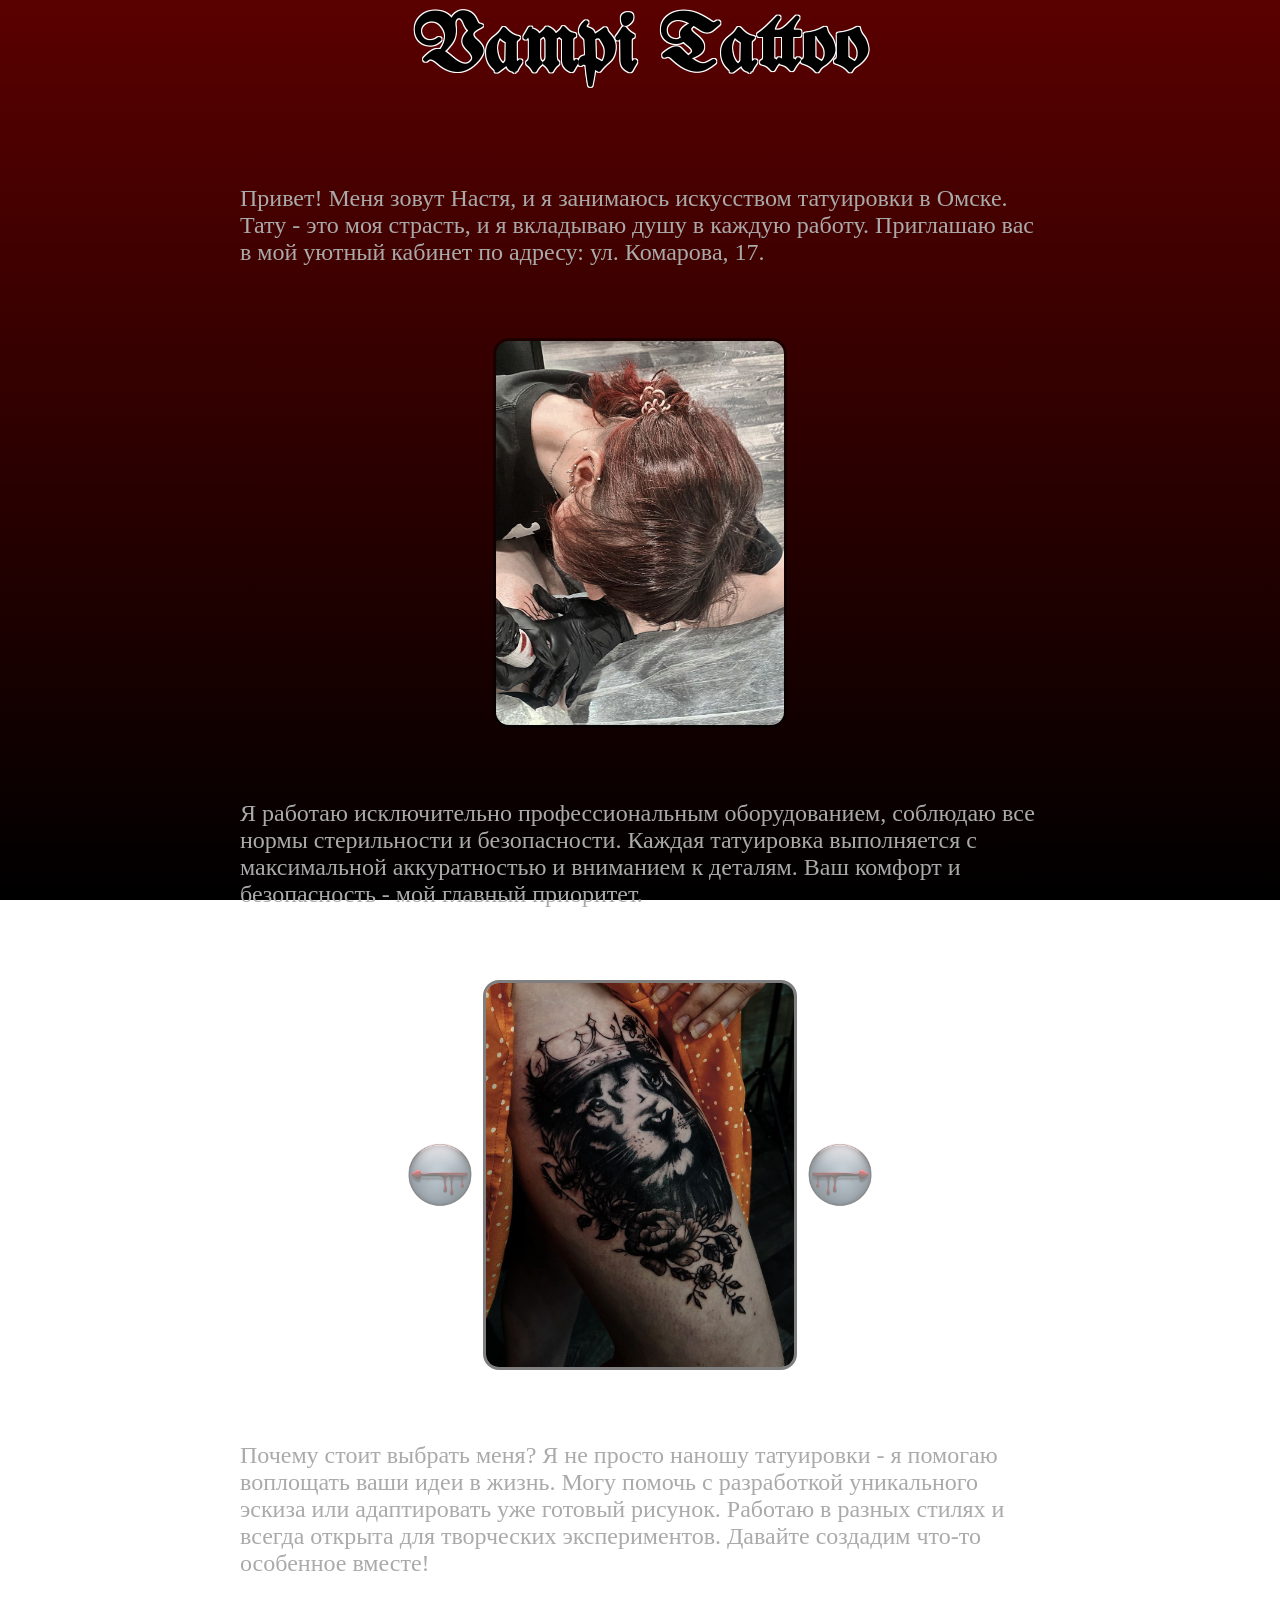
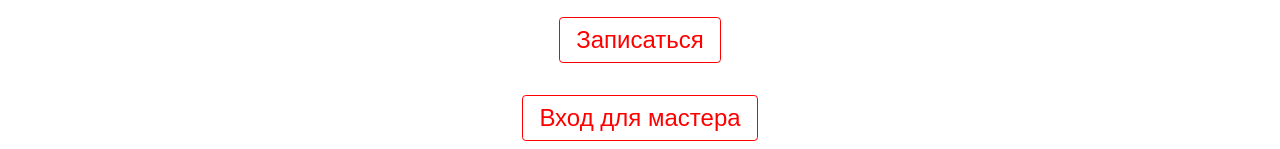
==== index.html @ f81cd91b "{Что делали}" ====
<!DOCTYPE html>
<html lang="ru">
<head>
    <meta charset="UTF-8">
    <meta name="viewport" content="width=device-width, initial-scale=1.0">
    <link rel="stylesheet" href="style.css">
    <style>
        @import url('https://fonts.googleapis.com/css2?family=UnifrakturMaguntia&display=swap');
    </style>
    <title>Vampi Tattoo</title>
</head>
<body>
    <div class="container">
        <h1>Vampi Tattoo</h1>
        <section>
            <p>Привет! Меня зовут Настя, и я занимаюсь искусством татуировки в Омске. Тату - это моя страсть, и я вкладываю душу в каждую работу. Приглашаю вас в мой уютный кабинет по адресу: ул. Комарова, 17.</p>
        </section>
        <section>
            <img src="pictures/tattoo.jpg" alt="Фото рабочего процесса в тату-салоне">
        </section>
        <section>
            <p>Я работаю исключительно профессиональным оборудованием, соблюдаю все нормы стерильности и безопасности. Каждая татуировка выполняется с максимальной аккуратностью и вниманием к деталям. Ваш комфорт и безопасность - мой главный приоритет.</p>
        </section>
        <section id="pictures">
            <img src="pictures/пример1.jpg" alt="слайдер" id="i1" class="picture center">
            <img src="pictures/пример2.jpg" alt="слайдер" id="i2" class="picture">
            <img src="pictures/пример3.jpg" alt="слайдер" id="i3" class="picture">
            <img src="pictures/пример4.jpg" alt="слайдер" id="i4" class="picture">
            <img src="pictures/пример5.jpg" alt="слайдер" id="i5" class="picture">
            <img src="pictures/пример6.jpg" alt="слайдер" id="i6" class="picture">

            <img src="pictures/слайдер.png" alt="вправо" class="toRight controls">
            <img src="pictures/слайдер.png" alt="влево" class="toLeft controls">
        </section>
        <section>
            <p>Почему стоит выбрать меня? Я не просто наношу татуировки - я помогаю воплощать ваши идеи в жизнь. Могу помочь с разработкой уникального эскиза или адаптировать уже готовый рисунок. Работаю в разных стилях и всегда открыта для творческих экспериментов. Давайте создадим что-то особенное вместе!</p>
        </section>
        <a href="https://t.me/qtvampp?text=Здравствуйте!%20Хочу%20записаться%20на%20татуировку.%20" class="tg-button" target="_blank">
            <button>Записаться</button>
        </a>
        <div class="admin-access">
            <button id="adminLoginBtn">Вход для мастера</button>
            <input type="password" id="adminPasswordInput" placeholder="Пароль" style="display: none;">
            <div id="adminError" style="color: #ff3333; display: none; margin-top: 5px;"></div>
        </div>
    </div>
    <script src="script.js"></script>
</body>
</html>
---- style.css ----
body{
    background: linear-gradient(to bottom, #5A0000, #000000);
    display: flex;
    justify-content: center;
    background-attachment: fixed
}

h1{
    font-family: "UnifrakturMaguntia";
    text-align: center;
    font-size: 5rem;
    text-shadow: 
    -1px -1px 0 #fff,
    1px -1px 0 #fff,
    -1px 1px 0 #fff,
    1px 1px 0 #fff;
    margin-top: 0rem;
}

.container{
    max-width: 800px;
    display: flex;
    flex-direction: column;
    align-items: center;
}

section{
    display: flex;
    flex-direction: column;
    align-items: center;
    padding: 1rem 0;
}

p{
    color: #aaa;
    font-size: 1.5rem;
}

img{
    color: #aaa;
}

.container section:nth-child(5){
    flex-direction: row;
    justify-content: center;
}

button {
    font-size: 1.5rem;
    color: #f00;
    border: 1px solid red;
    background: rgba(0, 0, 0, 0);
    padding: 0.5rem 1rem;
    border-radius: 0.3vw;
    cursor: pointer;
    transition: all 0.3s ease;
}

button:hover {
    background: rgba(255, 0, 0, 0.2);
    color: #ff3333;
    border-color: #ff3333;
    box-shadow: 0 0 10px rgba(255, 0, 0, 0.5);
    transform: translateY(-2px);
}

button:active {
    transform: translateY(1px);
    box-shadow: none;
}

section img{
    margin: 1rem;
    display: none;
    border-radius: 1rem;
    border: 3px solid rgba(0, 0, 0, 0.5);
}

.center{
    height: 30vw;
    display: block;
}

.toRight{
    position: absolute;
    display: block;
    border: 0;
    width: 5rem;
    opacity: 0.5;
    right: 30vw;
}

.toLeft{
    position: absolute;
    display: block;
    border: 0;
    width: 5rem;
    opacity: 0.5;
    left: 30vw;
    transform: scaleX(-1);
}

.toRight:hover, .toLeft:hover{
    opacity: 1;
}

.admin-access {
    margin-top: 2rem;
    text-align: center;
}

#adminPasswordInput {
    font-size: 1rem;
    padding: 0.5rem;
    margin-top: 0.5rem;
    border: 1px solid #f00;
    background: rgba(0, 0, 0, 0.5);
    color: white;
    border-radius: 0.3vw;
    width: 150px;
    text-align: center;
}

#adminPasswordInput:focus {
    outline: none;
    box-shadow: 0 0 5px #f00;
}

.tg-button {
    text-decoration: none;
}

[src="pictures/tattoo.jpg"]{
    display: block;
    height: 30vw;
}

@media (max-width: 900px){
    .toLeft{
        left: 15vw;
    }

    .toRight{
        right: 15vw;
    }


    .center{
        height: 60vw;
    }

    [src="pictures/tattoo.jpg"]{
        height: 60vw;
    }
    
}

@media (max-width: 500px){
    .toLeft{
        left: 5vw;
    }

    .toRight{
        right: 5vw;
    }

    .center{
        height: 90vw;
    }

    [src="pictures/tattoo.jpg"]{
        height: 90vw;
    }
}
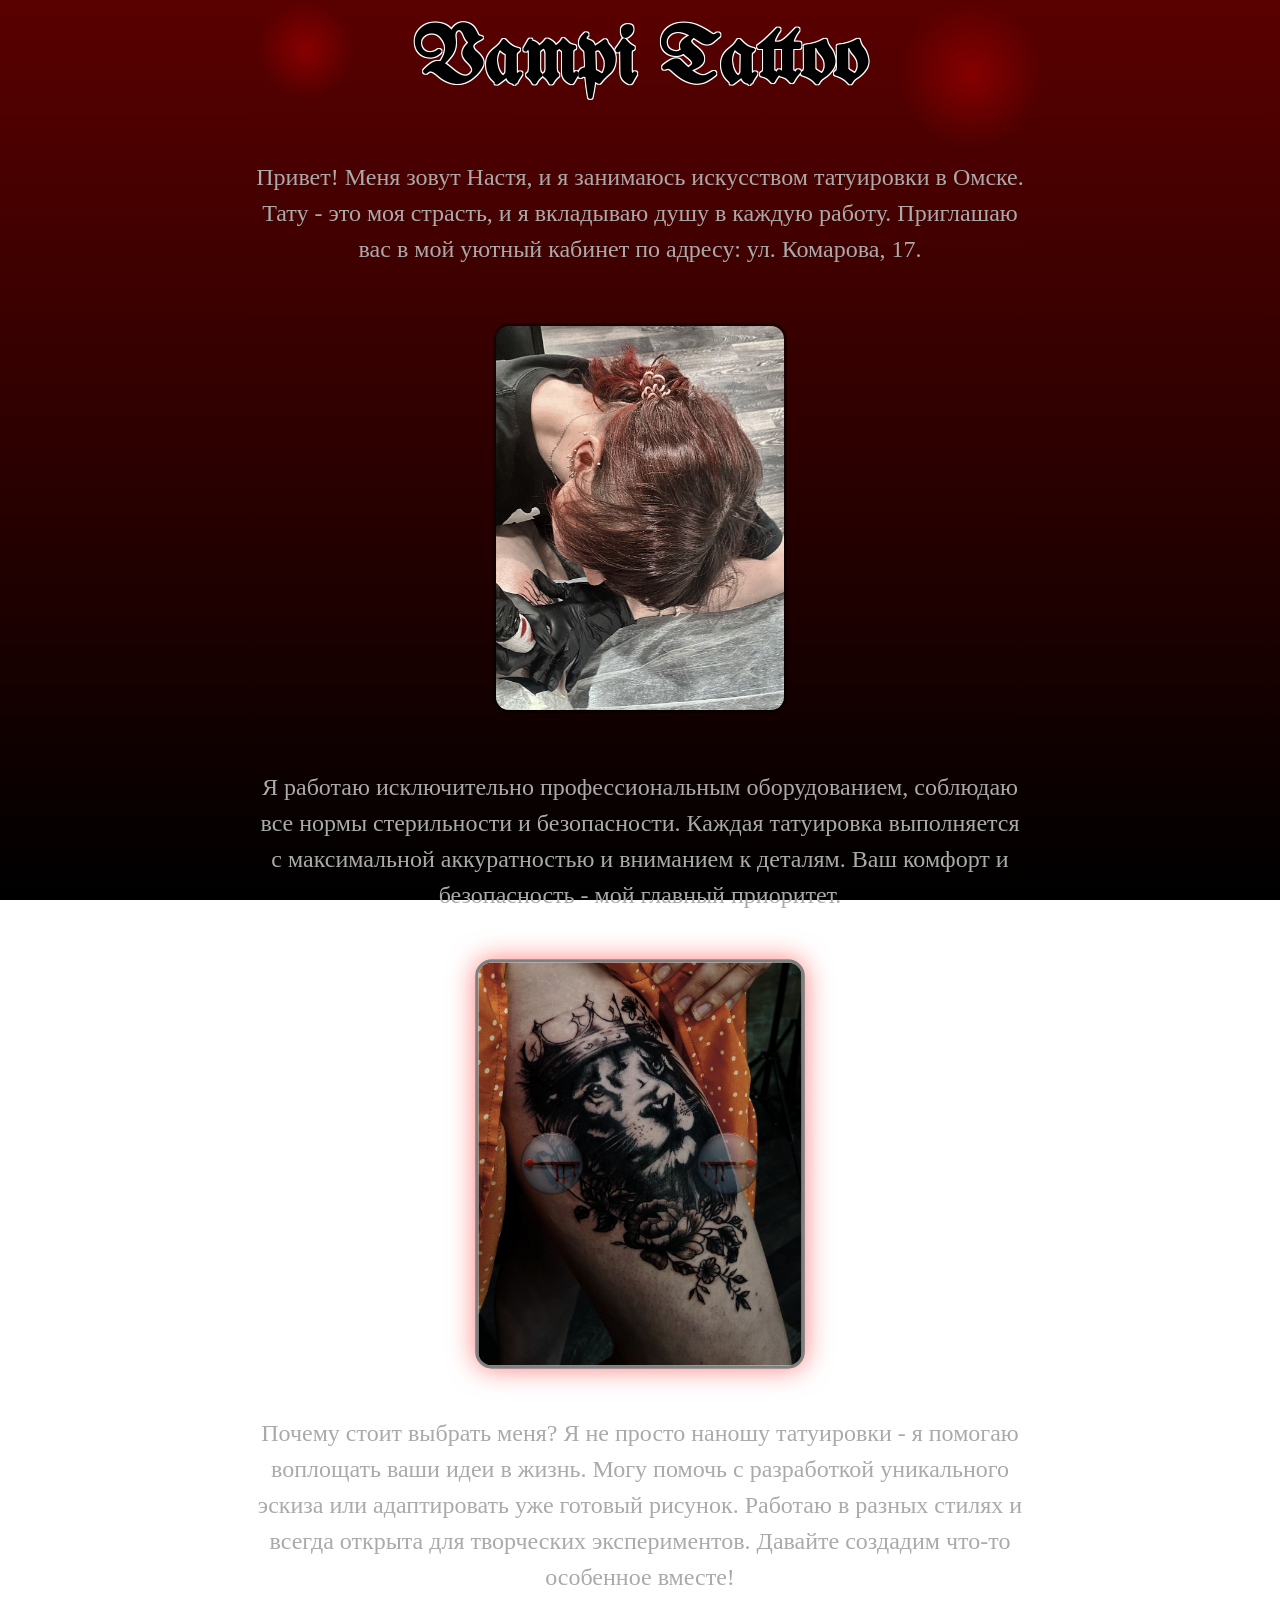
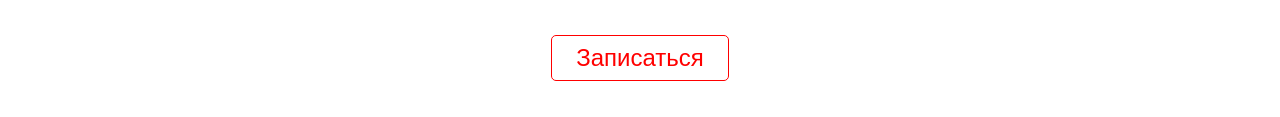
==== commit eca57a23: "{Что делали}" ====
--- a/index.html
+++ b/index.html
@@ -4,6 +4,7 @@
     <meta charset="UTF-8">
     <meta name="viewport" content="width=device-width, initial-scale=1.0">
     <link rel="stylesheet" href="style.css">
+    <link rel="stylesheet" href="https://cdnjs.cloudflare.com/ajax/libs/animate.css/4.1.1/animate.min.css">
     <style>
         @import url('https://fonts.googleapis.com/css2?family=UnifrakturMaguntia&display=swap');
     </style>
@@ -11,39 +12,35 @@
 </head>
 <body>
     <div class="container">
-        <h1>Vampi Tattoo</h1>
-        <section>
-            <p>Привет! Меня зовут Настя, и я занимаюсь искусством татуировки в Омске. Тату - это моя страсть, и я вкладываю душу в каждую работу. Приглашаю вас в мой уютный кабинет по адресу: ул. Комарова, 17.</p>
+        <h1 class="animate__animated animate__fadeInDown">Vampi Tattoo</h1>
+        <section class="content-section">
+            <p class="animate-text">Привет! Меня зовут Настя, и я занимаюсь искусством татуировки в Омске. Тату - это моя страсть, и я вкладываю душу в каждую работу. Приглашаю вас в мой уютный кабинет по адресу: ул. Комарова, 17.</p>
         </section>
-        <section>
-            <img src="pictures/tattoo.jpg" alt="Фото рабочего процесса в тату-салоне">
+        <section class="content-section">
+            <img src="pictures/tattoo.jpg" alt="Фото рабочего процесса в тату-салоне" class="main-image animate-float">
         </section>
-        <section>
-            <p>Я работаю исключительно профессиональным оборудованием, соблюдаю все нормы стерильности и безопасности. Каждая татуировка выполняется с максимальной аккуратностью и вниманием к деталям. Ваш комфорт и безопасность - мой главный приоритет.</p>
+        <section class="content-section">
+            <p class="animate-text">Я работаю исключительно профессиональным оборудованием, соблюдаю все нормы стерильности и безопасности. Каждая татуировка выполняется с максимальной аккуратностью и вниманием к деталям. Ваш комфорт и безопасность - мой главный приоритет.</p>
         </section>
-        <section id="pictures">
-            <img src="pictures/пример1.jpg" alt="слайдер" id="i1" class="picture center">
-            <img src="pictures/пример2.jpg" alt="слайдер" id="i2" class="picture">
-            <img src="pictures/пример3.jpg" alt="слайдер" id="i3" class="picture">
-            <img src="pictures/пример4.jpg" alt="слайдер" id="i4" class="picture">
-            <img src="pictures/пример5.jpg" alt="слайдер" id="i5" class="picture">
-            <img src="pictures/пример6.jpg" alt="слайдер" id="i6" class="picture">
+        <section id="pictures" class="gallery-section">
+            <img src="pictures/пример1.jpg" alt="Тату пример 1" id="i1" class="picture center">
+            <img src="pictures/пример2.jpg" alt="Тату пример 2" id="i2" class="picture">
+            <img src="pictures/пример3.jpg" alt="Тату пример 3" id="i3" class="picture">
+            <img src="pictures/пример4.jpg" alt="Тату пример 4" id="i4" class="picture">
+            <img src="pictures/пример5.jpg" alt="Тату пример 5" id="i5" class="picture">
+            <img src="pictures/пример6.jpg" alt="Тату пример 6" id="i6" class="picture">
 
-            <img src="pictures/слайдер.png" alt="вправо" class="toRight controls">
-            <img src="pictures/слайдер.png" alt="влево" class="toLeft controls">
+            <img src="pictures/слайдер.png" alt="вправо" class="toRight controls animate-pulse">
+            <img src="pictures/слайдер.png" alt="влево" class="toLeft controls animate-pulse">
         </section>
-        <section>
-            <p>Почему стоит выбрать меня? Я не просто наношу татуировки - я помогаю воплощать ваши идеи в жизнь. Могу помочь с разработкой уникального эскиза или адаптировать уже готовый рисунок. Работаю в разных стилях и всегда открыта для творческих экспериментов. Давайте создадим что-то особенное вместе!</p>
+        <section class="content-section">
+            <p class="animate-text">Почему стоит выбрать меня? Я не просто наношу татуировки - я помогаю воплощать ваши идеи в жизнь. Могу помочь с разработкой уникального эскиза или адаптировать уже готовый рисунок. Работаю в разных стилях и всегда открыта для творческих экспериментов. Давайте создадим что-то особенное вместе!</p>
         </section>
         <a href="https://t.me/qtvampp?text=Здравствуйте!%20Хочу%20записаться%20на%20татуировку.%20" class="tg-button" target="_blank">
-            <button>Записаться</button>
+            <button class="animate-button">Записаться</button>
         </a>
-        <div class="admin-access">
-            <button id="adminLoginBtn">Вход для мастера</button>
-            <input type="password" id="adminPasswordInput" placeholder="Пароль" style="display: none;">
-            <div id="adminError" style="color: #ff3333; display: none; margin-top: 5px;"></div>
-        </div>
     </div>
+    <div class="ink-drops"></div>
     <script src="script.js"></script>
 </body>
 </html>
--- a/style.css
+++ b/style.css
@@ -1,48 +1,49 @@
-body{
+body {
     background: linear-gradient(to bottom, #5A0000, #000000);
     display: flex;
     justify-content: center;
-    background-attachment: fixed
-}
-
-h1{
+    background-attachment: fixed;
+    margin: 0;
+    padding: 20px 0;
+    min-height: 100vh;
+    box-sizing: border-box;
+}
+
+h1 {
     font-family: "UnifrakturMaguntia";
     text-align: center;
     font-size: 5rem;
     text-shadow: 
-    -1px -1px 0 #fff,
-    1px -1px 0 #fff,
-    -1px 1px 0 #fff,
-    1px 1px 0 #fff;
-    margin-top: 0rem;
-}
-
-.container{
+        -1px -1px 0 #fff,
+        1px -1px 0 #fff,
+        -1px 1px 0 #fff,
+        1px 1px 0 #fff;
+    margin-top: 0;
+    margin-bottom: 2rem;
+}
+
+.container {
     max-width: 800px;
     display: flex;
     flex-direction: column;
     align-items: center;
-}
-
-section{
+    width: 100%;
+}
+
+section {
     display: flex;
     flex-direction: column;
     align-items: center;
     padding: 1rem 0;
-}
-
-p{
+    width: 100%;
+}
+
+p {
     color: #aaa;
     font-size: 1.5rem;
-}
-
-img{
-    color: #aaa;
-}
-
-.container section:nth-child(5){
-    flex-direction: row;
-    justify-content: center;
+    text-align: center;
+    margin: 0.5rem 1rem;
+    line-height: 1.5;
 }
 
 button {
@@ -50,10 +51,11 @@
     color: #f00;
     border: 1px solid red;
     background: rgba(0, 0, 0, 0);
-    padding: 0.5rem 1rem;
-    border-radius: 0.3vw;
+    padding: 0.5rem 1.5rem;
+    border-radius: 5px;
     cursor: pointer;
     transition: all 0.3s ease;
+    margin: 1rem 0;
 }
 
 button:hover {
@@ -69,106 +71,246 @@
     box-shadow: none;
 }
 
-section img{
+.tg-button {
+    text-decoration: none;
+}
+
+/* Стили галереи */
+#pictures {
+    position: relative;
+    width: 100%;
+    display: flex;
+    justify-content: center;
+    align-items: center;
+    min-height: 400px;
+}
+
+.picture {
     margin: 1rem;
     display: none;
     border-radius: 1rem;
     border: 3px solid rgba(0, 0, 0, 0.5);
-}
-
-.center{
+    max-width: 100%;
+    height: auto;
+    object-fit: contain;
+}
+
+.center {
     height: 30vw;
+    max-height: 500px;
     display: block;
 }
 
-.toRight{
+.controls {
     position: absolute;
-    display: block;
-    border: 0;
     width: 5rem;
     opacity: 0.5;
-    right: 30vw;
-}
-
-.toLeft{
-    position: absolute;
-    display: block;
-    border: 0;
-    width: 5rem;
-    opacity: 0.5;
-    left: 30vw;
+    cursor: pointer;
+    transition: opacity 0.3s ease;
+}
+
+.controls:hover {
+    opacity: 1;
+}
+
+.toRight {
+    right: 35vw;
     transform: scaleX(-1);
 }
 
-.toRight:hover, .toLeft:hover{
-    opacity: 1;
-}
-
-.admin-access {
-    margin-top: 2rem;
-    text-align: center;
-}
-
-#adminPasswordInput {
-    font-size: 1rem;
-    padding: 0.5rem;
-    margin-top: 0.5rem;
-    border: 1px solid #f00;
-    background: rgba(0, 0, 0, 0.5);
-    color: white;
-    border-radius: 0.3vw;
-    width: 150px;
-    text-align: center;
-}
-
-#adminPasswordInput:focus {
-    outline: none;
-    box-shadow: 0 0 5px #f00;
-}
-
-.tg-button {
-    text-decoration: none;
-}
-
-[src="pictures/tattoo.jpg"]{
+.toLeft {
+    left: 35vw;
+}
+
+/* Главное изображение */
+[src="pictures/tattoo.jpg"] {
     display: block;
     height: 30vw;
-}
-
-@media (max-width: 900px){
-    .toLeft{
+    max-height: 500px;
+    width: auto;
+    border-radius: 1rem;
+    border: 3px solid rgba(0, 0, 0, 0.5);
+    margin: 1rem 0;
+}
+
+/* Адаптивность */
+@media (max-width: 900px) {
+    h1 {
+        font-size: 3.5rem;
+    }
+
+    p {
+        font-size: 1.3rem;
+    }
+
+    .toLeft {
         left: 15vw;
     }
 
-    .toRight{
+    .toRight {
         right: 15vw;
     }
 
-
-    .center{
+    .center,
+    [src="pictures/tattoo.jpg"] {
         height: 60vw;
     }
-
-    [src="pictures/tattoo.jpg"]{
-        height: 60vw;
-    }
-    
-}
-
-@media (max-width: 500px){
-    .toLeft{
+}
+
+@media (max-width: 500px) {
+    h1 {
+        font-size: 2.5rem;
+    }
+
+    p {
+        font-size: 1.1rem;
+    }
+
+    .toLeft {
         left: 5vw;
     }
 
-    .toRight{
+    .toRight {
         right: 5vw;
     }
 
-    .center{
-        height: 90vw;
-    }
-
-    [src="pictures/tattoo.jpg"]{
-        height: 90vw;
-    }
-}+    .center,
+    [src="pictures/tattoo.jpg"] {
+        height: 70vw;
+    }
+
+    .controls {
+        width: 3rem;
+    }
+}
+
+/* Основные стили */
+body {
+    background: linear-gradient(to bottom, #5A0000, #000000);
+    display: flex;
+    justify-content: center;
+    background-attachment: fixed;
+    margin: 0;
+    padding: 20px 0;
+    min-height: 100vh;
+    box-sizing: border-box;
+    overflow-x: hidden;
+}
+
+/* Анимации */
+@keyframes fadeIn {
+    from { opacity: 0; }
+    to { opacity: 1; }
+}
+
+@keyframes float {
+    0% { transform: translateY(0px); }
+    50% { transform: translateY(-15px); }
+    100% { transform: translateY(0px); }
+}
+
+@keyframes pulse {
+    0% { transform: scale(1); }
+    50% { transform: scale(1.1); }
+    100% { transform: scale(1); }
+}
+
+@keyframes textGlow {
+    0% { text-shadow: 0 0 5px rgba(255,0,0,0.3); }
+    50% { text-shadow: 0 0 15px rgba(255,0,0,0.7); }
+    100% { text-shadow: 0 0 5px rgba(255,0,0,0.3); }
+}
+
+@keyframes buttonPulse {
+    0% { box-shadow: 0 0 0 0 rgba(255,0,0,0.4); }
+    70% { box-shadow: 0 0 0 15px rgba(255,0,0,0); }
+    100% { box-shadow: 0 0 0 0 rgba(255,0,0,0); }
+}
+
+@keyframes inkDrop {
+    0% { transform: translateY(-100vh) scale(0.5); opacity: 0; }
+    20% { opacity: 0.7; }
+    100% { transform: translateY(100vh) scale(1.2); opacity: 0; }
+}
+
+/* Применение анимаций */
+.animate-text {
+    animation: fadeIn 1.5s ease-in-out, textGlow 3s infinite;
+}
+
+.animate-float {
+    animation: float 4s ease-in-out infinite;
+}
+
+.animate-pulse {
+    animation: pulse 2s infinite;
+}
+
+.animate-button {
+    animation: buttonPulse 2s infinite;
+}
+
+/* Эффекты при наведении */
+button:hover {
+    animation: none;
+    transform: translateY(-5px) scale(1.05);
+}
+
+/* Чернильные капли */
+.ink-drops {
+    position: fixed;
+    top: 0;
+    left: 0;
+    width: 100%;
+    height: 100%;
+    pointer-events: none;
+    z-index: -1;
+}
+
+.ink-drops::before,
+.ink-drops::after {
+    content: "";
+    position: absolute;
+    background: radial-gradient(circle, rgba(255,0,0,0.3) 0%, transparent 70%);
+    border-radius: 50%;
+    animation: inkDrop 8s linear infinite;
+}
+
+.ink-drops::before {
+    width: 100px;
+    height: 100px;
+    left: 20%;
+    animation-delay: 0s;
+}
+
+.ink-drops::after {
+    width: 150px;
+    height: 150px;
+    left: 70%;
+    animation-delay: 3s;
+}
+
+/* Анимация появления секций */
+.content-section {
+    opacity: 0;
+    transform: translateY(30px);
+    transition: opacity 0.8s ease, transform 0.8s ease;
+}
+
+.content-section.visible {
+    opacity: 1;
+    transform: translateY(0);
+}
+
+/* Анимация галереи */
+.picture {
+    transition: transform 0.5s ease, opacity 0.5s ease;
+}
+
+.picture.center {
+    transform: scale(1.05);
+    box-shadow: 0 0 25px rgba(255,0,0,0.5);
+}
+
+/* Остальные стили остаются как были */
+/* ... */
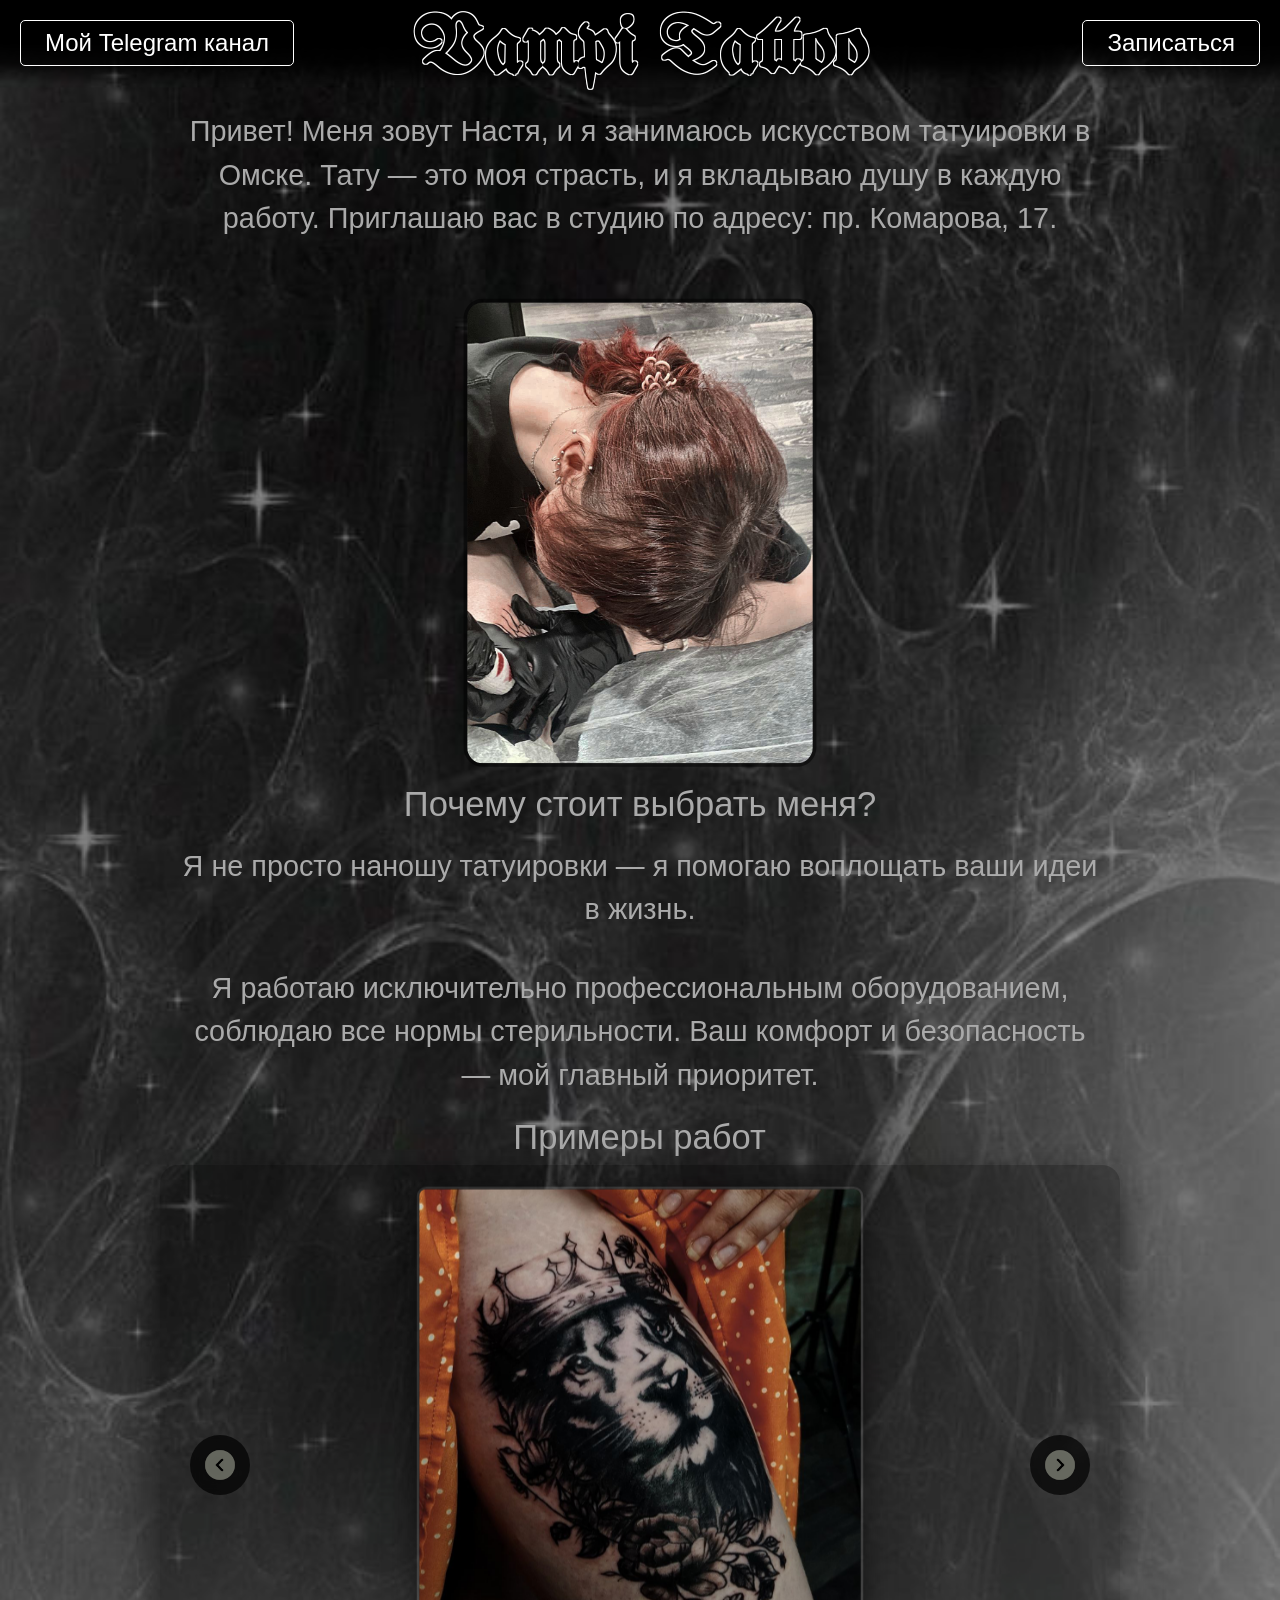
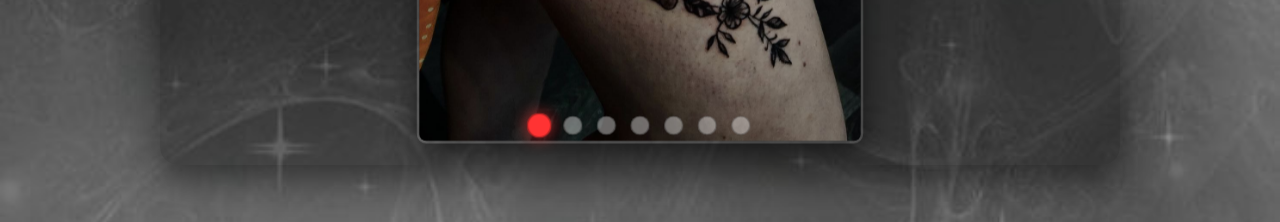
==== commit 3f9eb98c: "{Что делали}" ====
--- a/index.html
+++ b/index.html
@@ -3,43 +3,77 @@
 <head>
     <meta charset="UTF-8">
     <meta name="viewport" content="width=device-width, initial-scale=1.0">
+    <title>Vampi Tattoo</title>
     <link rel="stylesheet" href="style.css">
     <link rel="stylesheet" href="https://cdnjs.cloudflare.com/ajax/libs/animate.css/4.1.1/animate.min.css">
-    <style>
-        @import url('https://fonts.googleapis.com/css2?family=UnifrakturMaguntia&display=swap');
-    </style>
-    <title>Vampi Tattoo</title>
+    <link href="https://fonts.googleapis.com/css2?family=UnifrakturMaguntia&display=swap" rel="stylesheet">
 </head>
 <body>
+    <header>
+        <h1 class="animate__animated animate__fadeInDown">Vampi Tattoo</h1>
+    </header>
+
     <div class="container">
-        <h1 class="animate__animated animate__fadeInDown">Vampi Tattoo</h1>
-        <section class="content-section">
-            <p class="animate-text">Привет! Меня зовут Настя, и я занимаюсь искусством татуировки в Омске. Тату - это моя страсть, и я вкладываю душу в каждую работу. Приглашаю вас в мой уютный кабинет по адресу: ул. Комарова, 17.</p>
-        </section>
-        <section class="content-section">
-            <img src="pictures/tattoo.jpg" alt="Фото рабочего процесса в тату-салоне" class="main-image animate-float">
-        </section>
-        <section class="content-section">
-            <p class="animate-text">Я работаю исключительно профессиональным оборудованием, соблюдаю все нормы стерильности и безопасности. Каждая татуировка выполняется с максимальной аккуратностью и вниманием к деталям. Ваш комфорт и безопасность - мой главный приоритет.</p>
-        </section>
-        <section id="pictures" class="gallery-section">
-            <img src="pictures/пример1.jpg" alt="Тату пример 1" id="i1" class="picture center">
-            <img src="pictures/пример2.jpg" alt="Тату пример 2" id="i2" class="picture">
-            <img src="pictures/пример3.jpg" alt="Тату пример 3" id="i3" class="picture">
-            <img src="pictures/пример4.jpg" alt="Тату пример 4" id="i4" class="picture">
-            <img src="pictures/пример5.jpg" alt="Тату пример 5" id="i5" class="picture">
-            <img src="pictures/пример6.jpg" alt="Тату пример 6" id="i6" class="picture">
-
-            <img src="pictures/слайдер.png" alt="вправо" class="toRight controls animate-pulse">
-            <img src="pictures/слайдер.png" alt="влево" class="toLeft controls animate-pulse">
-        </section>
-        <section class="content-section">
-            <p class="animate-text">Почему стоит выбрать меня? Я не просто наношу татуировки - я помогаю воплощать ваши идеи в жизнь. Могу помочь с разработкой уникального эскиза или адаптировать уже готовый рисунок. Работаю в разных стилях и всегда открыта для творческих экспериментов. Давайте создадим что-то особенное вместе!</p>
-        </section>
-        <a href="https://t.me/qtvampp?text=Здравствуйте!%20Хочу%20записаться%20на%20татуировку.%20" class="tg-button" target="_blank">
+        <a href="https://t.me/qtvampp?text=Здравствуйте!%20Хочу%20записаться%20на%20татуировку." class="tg-button" target="_blank">
             <button class="animate-button">Записаться</button>
         </a>
+        <a href="https://t.me/vampi_tattoo" class="tg-button-2" target="_blank">
+            <button class="animate-button">Мой Telegram канал</button>
+        </a>
+        <section class="content-section visible top">
+            <p class="animate-text">Привет! Меня зовут Настя, и я занимаюсь искусством татуировки в Омске. Тату — это моя страсть, и я вкладываю душу в каждую работу. Приглашаю вас в студию по адресу: пр. Комарова, 17.</p>
+        </section>
+
+        <section class="content-section visible">
+            <img src="pictures/tattoo.jpg" alt="Фото рабочего процесса" class="main-image animate-float">
+        </section>
+        <section class="content-section visible">
+            <p><p class="animate-text bolshe">Почему стоит выбрать меня?</p><p class="animate-text"> Я не просто наношу татуировки — я помогаю воплощать ваши идеи в жизнь.</p></p>
+        </section>
+
+        <section class="content-section visible">
+            <p class="animate-text">Я работаю исключительно профессиональным оборудованием, соблюдаю все нормы стерильности. Ваш комфорт и безопасность — мой главный приоритет.</p>
+            <p class="animate-text bolshe">Примеры работ</p>
+        </section>
+
+        <section class="content-section visible">
+            <div class="slider-container">
+                <div class="slider">
+                    <div class="slider-track">
+                        <div class="slide">
+                            <img src="pictures/пример1.jpg" alt="Тату пример 1">
+                        </div>
+                        <div class="slide">
+                            <img src="pictures/пример2.jpg" alt="Тату пример 2">
+                        </div>
+                        <div class="slide">
+                            <img src="pictures/пример7.jpg" alt="Тату пример 7">
+                        </div>
+                        <div class="slide">
+                            <img src="pictures/пример3.jpg" alt="Тату пример 3">
+                        </div>
+                        <div class="slide">
+                            <img src="pictures/пример4.jpg" alt="Тату пример 4">
+                        </div>
+                        <div class="slide">
+                            <img src="pictures/пример5.jpg" alt="Тату пример 5">
+                        </div>
+                        <div class="slide">
+                            <img src="pictures/пример6.jpg" alt="Тату пример 6">
+                        </div>
+                    </div>
+                    
+                    <button class="slider-btn prev-btn">
+                        <img src="pictures/слайдер.png" alt="влево">
+                    </button>
+                    <button class="slider-btn next-btn">
+                        <img src="pictures/слайдер.png" alt="вправо">
+                    </button>
+                </div>
+            </div>
+        </section>
     </div>
+
     <div class="ink-drops"></div>
     <script src="script.js"></script>
 </body>
--- a/style.css
+++ b/style.css
@@ -1,41 +1,68 @@
+/* Основные стили */
 body {
-    background: linear-gradient(to bottom, #5A0000, #000000);
+    background: url(pictures/фон.jpg);
     display: flex;
     justify-content: center;
-    background-attachment: fixed;
     margin: 0;
     padding: 20px 0;
     min-height: 100vh;
     box-sizing: border-box;
+    background-size: cover;
+    background-repeat: no-repeat;
+    background-position: center;
+    font-family: Arial, sans-serif;
+    color: #fff;
+    overflow-x: hidden;
+}
+
+/* Шапка сайта */
+header {
+    position: fixed;
+    top: 0;
+    left: 0;
+    width: 100%;
+    z-index: 1000;
+    background: linear-gradient(to bottom, black 0%, black 50%, rgba(0,0,0,0.8) 75%, rgba(0,0,0,0) 100%);
+    padding: 10px 0;
+    display: flex;
+    justify-content: center;
+    height: 5vw;
 }
 
 h1 {
     font-family: "UnifrakturMaguntia";
     text-align: center;
     font-size: 5rem;
-    text-shadow: 
-        -1px -1px 0 #fff,
-        1px -1px 0 #fff,
-        -1px 1px 0 #fff,
-        1px 1px 0 #fff;
-    margin-top: 0;
-    margin-bottom: 2rem;
-}
-
+    text-shadow: -1px -1px 0 #fff, 1px -1px 0 #fff, -1px 1px 0 #fff, 1px 1px 0 #fff;
+    margin: 0;
+    color: #000;
+}
+
+/* Основной контейнер */
 .container {
     max-width: 800px;
     display: flex;
     flex-direction: column;
     align-items: center;
     width: 100%;
-}
-
-section {
+    padding-top: 6vw;
+}
+
+/* Секции контента */
+.content-section {
     display: flex;
     flex-direction: column;
     align-items: center;
     padding: 1rem 0;
     width: 100%;
+    opacity: 0;
+    transform: translateY(30px);
+    transition: opacity 0.8s ease, transform 0.8s ease;
+}
+
+.content-section.visible {
+    opacity: 1;
+    transform: translateY(0);
 }
 
 p {
@@ -44,86 +71,11 @@
     text-align: center;
     margin: 0.5rem 1rem;
     line-height: 1.5;
-}
-
-button {
-    font-size: 1.5rem;
-    color: #f00;
-    border: 1px solid red;
-    background: rgba(0, 0, 0, 0);
-    padding: 0.5rem 1.5rem;
-    border-radius: 5px;
-    cursor: pointer;
-    transition: all 0.3s ease;
-    margin: 1rem 0;
-}
-
-button:hover {
-    background: rgba(255, 0, 0, 0.2);
-    color: #ff3333;
-    border-color: #ff3333;
-    box-shadow: 0 0 10px rgba(255, 0, 0, 0.5);
-    transform: translateY(-2px);
-}
-
-button:active {
-    transform: translateY(1px);
-    box-shadow: none;
-}
-
-.tg-button {
-    text-decoration: none;
-}
-
-/* Стили галереи */
-#pictures {
-    position: relative;
-    width: 100%;
-    display: flex;
-    justify-content: center;
-    align-items: center;
-    min-height: 400px;
-}
-
-.picture {
-    margin: 1rem;
-    display: none;
-    border-radius: 1rem;
-    border: 3px solid rgba(0, 0, 0, 0.5);
-    max-width: 100%;
-    height: auto;
-    object-fit: contain;
-}
-
-.center {
-    height: 30vw;
-    max-height: 500px;
     display: block;
 }
 
-.controls {
-    position: absolute;
-    width: 5rem;
-    opacity: 0.5;
-    cursor: pointer;
-    transition: opacity 0.3s ease;
-}
-
-.controls:hover {
-    opacity: 1;
-}
-
-.toRight {
-    right: 35vw;
-    transform: scaleX(-1);
-}
-
-.toLeft {
-    left: 35vw;
-}
-
 /* Главное изображение */
-[src="pictures/tattoo.jpg"] {
+.main-image {
     display: block;
     height: 30vw;
     max-height: 500px;
@@ -133,127 +85,167 @@
     margin: 1rem 0;
 }
 
-/* Адаптивность */
-@media (max-width: 900px) {
-    h1 {
-        font-size: 3.5rem;
-    }
-
-    p {
-        font-size: 1.3rem;
-    }
-
-    .toLeft {
-        left: 15vw;
-    }
-
-    .toRight {
-        right: 15vw;
-    }
-
-    .center,
-    [src="pictures/tattoo.jpg"] {
-        height: 60vw;
-    }
-}
-
-@media (max-width: 500px) {
-    h1 {
-        font-size: 2.5rem;
-    }
-
-    p {
-        font-size: 1.1rem;
-    }
-
-    .toLeft {
-        left: 5vw;
-    }
-
-    .toRight {
-        right: 5vw;
-    }
-
-    .center,
-    [src="pictures/tattoo.jpg"] {
-        height: 70vw;
-    }
-
-    .controls {
-        width: 3rem;
-    }
-}
-
-/* Основные стили */
-body {
-    background: linear-gradient(to bottom, #5A0000, #000000);
+/* Новые стили для слайдера */
+.slider-container {
+    width: 100%;
+    max-width: 1000px;
+    margin: 2rem auto;
+    position: relative;
+    overflow: hidden;
+    border-radius: 15px;
+    box-shadow: 0 10px 30px rgba(0, 0, 0, 0.5);
+}
+
+.slider {
+    position: relative;
+    width: 100%;
+    height: 500px;
+    background: rgba(0, 0, 0, 0.3);
+}
+
+.slider-track {
+    display: flex;
+    transition: transform 0.6s cubic-bezier(0.25, 0.1, 0.25, 1);
+    height: 100%;
+    will-change: transform;
+}
+
+.slide {
+    min-width: 100%;
+    height: 100%;
     display: flex;
     justify-content: center;
-    background-attachment: fixed;
-    margin: 0;
-    padding: 20px 0;
-    min-height: 100vh;
+    align-items: center;
+    padding: 20px;
     box-sizing: border-box;
-    overflow-x: hidden;
-}
-
-/* Анимации */
-@keyframes fadeIn {
-    from { opacity: 0; }
-    to { opacity: 1; }
-}
-
-@keyframes float {
-    0% { transform: translateY(0px); }
-    50% { transform: translateY(-15px); }
-    100% { transform: translateY(0px); }
-}
-
-@keyframes pulse {
-    0% { transform: scale(1); }
-    50% { transform: scale(1.1); }
-    100% { transform: scale(1); }
-}
-
-@keyframes textGlow {
-    0% { text-shadow: 0 0 5px rgba(255,0,0,0.3); }
-    50% { text-shadow: 0 0 15px rgba(255,0,0,0.7); }
-    100% { text-shadow: 0 0 5px rgba(255,0,0,0.3); }
-}
-
-@keyframes buttonPulse {
-    0% { box-shadow: 0 0 0 0 rgba(255,0,0,0.4); }
-    70% { box-shadow: 0 0 0 15px rgba(255,0,0,0); }
-    100% { box-shadow: 0 0 0 0 rgba(255,0,0,0); }
-}
-
-@keyframes inkDrop {
-    0% { transform: translateY(-100vh) scale(0.5); opacity: 0; }
-    20% { opacity: 0.7; }
-    100% { transform: translateY(100vh) scale(1.2); opacity: 0; }
-}
-
-/* Применение анимаций */
-.animate-text {
-    animation: fadeIn 1.5s ease-in-out, textGlow 3s infinite;
-}
-
-.animate-float {
-    animation: float 4s ease-in-out infinite;
-}
-
-.animate-pulse {
-    animation: pulse 2s infinite;
-}
-
-.animate-button {
-    animation: buttonPulse 2s infinite;
-}
-
-/* Эффекты при наведении */
+}
+
+.slide img {
+    max-width: 100%;
+    max-height: 100%;
+    object-fit: contain;
+    border-radius: 8px;
+    box-shadow: 0 8px 25px rgba(0, 0, 0, 0.6);
+    border: 2px solid rgba(255, 255, 255, 0.1);
+    transition: transform 0.3s ease;
+}
+
+.slide img:hover {
+    transform: scale(1.02);
+}
+
+.slider-btn {
+    position: absolute;
+    top: 50%;
+    transform: translateY(-50%);
+    background: rgba(0, 0, 0, 0.7);
+    border: none;
+    color: white;
+    cursor: pointer;
+    padding: 15px;
+    border-radius: 50%;
+    width: 50px;
+    height: 50px;
+    display: flex;
+    justify-content: center;
+    align-items: center;
+    z-index: 10;
+    transition: all 0.3s ease;
+    backdrop-filter: blur(5px);
+}
+
+.slider-btn:hover {
+    background: rgba(255, 0, 0, 0.7);
+    transform: translateY(-50%) scale(1.1);
+}
+
+.slider-btn img {
+    width: 30px;
+    height: 30px;
+    filter: invert(1) drop-shadow(0 0 2px rgba(0, 0, 0, 0.5));
+}
+
+.prev-btn {
+    left: 25px;
+}
+
+.next-btn {
+    right: 25px;
+}
+
+.prev-btn img {
+    transform: rotate(180deg);
+}
+
+.visible{
+    scale: 1.2
+}
+
+/* Индикаторы слайдов */
+.slider-indicators {
+    position: absolute;
+    bottom: 25px;
+    left: 50%;
+    transform: translateX(-50%);
+    display: flex;
+    gap: 12px;
+    z-index: 10;
+}
+
+.slider-indicator {
+    width: 14px;
+    height: 14px;
+    border-radius: 50%;
+    background: rgba(255, 255, 255, 0.4);
+    cursor: pointer;
+    transition: all 0.3s ease;
+    border: 1px solid rgba(0, 0, 0, 0.3);
+}
+
+.slider-indicator:hover {
+    background: rgba(255, 255, 255, 0.7);
+}
+
+.slider-indicator.active {
+    background: #ff3333;
+    transform: scale(1.3);
+    box-shadow: 0 0 10px rgba(255, 51, 51, 0.7);
+}
+
+/* Кнопка записи */
+.tg-button {
+    position: fixed;
+    top: 20px;
+    right: 20px;
+    z-index: 1001;
+    text-decoration: none;
+}
+
+.tg-button-2 {
+    position: fixed;
+    top: 20px;
+    left: 20px;
+    z-index: 1001;
+    text-decoration: none;
+}
+
+button {
+    font-size: 1.5rem;
+    color: white;
+    border: 1px solid white;
+    background: rgba(0, 0, 0, 0);
+    padding: 0.5rem 1.5rem;
+    border-radius: 5px;
+    cursor: pointer;
+    transition: all 0.3s ease;
+}
+
 button:hover {
-    animation: none;
-    transform: translateY(-5px) scale(1.05);
+    background: rgba(255, 0, 0, 0.2);
+    color: #ff3333;
+    border-color: #ff3333;
+    box-shadow: 0 0 10px rgba(255, 0, 0, 0.5);
+    transform: translateY(-2px);
 }
 
 /* Чернильные капли */
@@ -267,50 +259,246 @@
     z-index: -1;
 }
 
-.ink-drops::before,
-.ink-drops::after {
-    content: "";
+.ink-drops div {
     position: absolute;
+    border-radius: 50%;
     background: radial-gradient(circle, rgba(255,0,0,0.3) 0%, transparent 70%);
-    border-radius: 50%;
     animation: inkDrop 8s linear infinite;
 }
 
-.ink-drops::before {
-    width: 100px;
-    height: 100px;
-    left: 20%;
-    animation-delay: 0s;
-}
-
-.ink-drops::after {
-    width: 150px;
-    height: 150px;
-    left: 70%;
-    animation-delay: 3s;
-}
-
-/* Анимация появления секций */
-.content-section {
-    opacity: 0;
-    transform: translateY(30px);
-    transition: opacity 0.8s ease, transform 0.8s ease;
-}
-
-.content-section.visible {
-    opacity: 1;
-    transform: translateY(0);
-}
-
-/* Анимация галереи */
-.picture {
-    transition: transform 0.5s ease, opacity 0.5s ease;
-}
-
-.picture.center {
-    transform: scale(1.05);
-    box-shadow: 0 0 25px rgba(255,0,0,0.5);
-}
-
-/* Остальные стили остаются как были */
-/* ... */+.bolshe{
+    scale: 1.2
+}
+
+@keyframes inkDrop {
+    0% { transform: translateY(-100vh) scale(0.5); opacity: 0; }
+    20% { opacity: 0.7; }
+    100% { transform: translateY(100vh) scale(1.2); opacity: 0; }
+}
+
+/* Анимации */
+@keyframes fadeIn {
+    from { opacity: 0; }
+    to { opacity: 1; }
+}
+
+@keyframes float {
+    0% { transform: translateY(0px); }
+    50% { transform: translateY(-15px); }
+    100% { transform: translateY(0px); }
+}
+
+@keyframes pulse {
+    0% { transform: scale(1); }
+    50% { transform: scale(1.1); }
+    100% { transform: scale(1); }
+}
+
+@keyframes textGlow {
+    0% { text-shadow: 0 0 5px rgba(255,0,0,0.3); }
+    50% { text-shadow: 0 0 15px rgba(255,0,0,0.7); }
+    100% { text-shadow: 0 0 5px rgba(255,0,0,0.3); }
+}
+
+@keyframes buttonPulse {
+    0% { box-shadow: 0 0 0 0 rgba(255,0,0,0.4); }
+    70% { box-shadow: 0 0 0 15px rgba(255,0,0,0); }
+    100% { box-shadow: 0 0 0 0 rgba(255,0,0,0); }
+}
+
+/* Применение анимаций */
+.animate-text {
+    animation: fadeIn 1.5s ease-in-out, textGlow 3s infinite;
+}
+
+.animate-float {
+    animation: float 4s ease-in-out infinite;
+    margin-top: 5vw;
+}
+
+.animate-pulse {
+    animation: pulse 2s infinite;
+}
+
+.animate-button {
+    animation: buttonPulse 2s infinite;
+}
+
+/* Адаптивность */
+@media (max-width: 1200px) {
+    .slider {
+        height: 450px;
+    }
+
+    .tg-button{
+        font-size: 2vw;
+    }
+
+    .tg-button-2{
+        font-size: 2vw;
+    }
+
+    h1{
+        font-size: 1rem;
+    }
+
+    .top{
+        margin-top: 100px;
+     }
+}
+
+@media (max-width: 900px) {
+    h1 {
+        font-size: 3.5rem;
+    }
+
+    p {
+        font-size: 1.3rem;
+    }
+    
+    .slider {
+        height: 400px;
+    }
+    
+    .slider-btn {
+        width: 45px;
+        height: 45px;
+        padding: 12px;
+    }
+    
+    .slider-btn img {
+        width: 25px;
+        height: 25px;
+    }
+
+    .tg-button{
+        font-size: 2vw;
+    }
+
+    .tg-button-2{
+        font-size: 2vw;
+    }
+
+    h1{
+        font-size: 1rem;
+    }
+
+    .top{
+        margin-top: 100px;
+     }
+}
+
+@media (max-width: 768px) {
+    .slider {
+        height: 350px;
+    }
+    
+    .slider-indicator {
+        width: 12px;
+        height: 12px;
+    }
+
+    .tg-button{
+        font-size: 2vw;
+    }
+
+    .tg-button-2{
+        font-size: 2vw;
+    }
+
+    h1{
+        font-size: 1rem;
+    }
+
+    .top{
+        margin-top: 100px;
+     }
+}
+
+@media (max-width: 600px) {
+    h1 {
+        font-size: 2.5rem;
+    }
+
+    p {
+        font-size: 1.1rem;
+    }
+
+    .slider {
+        height: 300px;
+    }
+    
+    .slider-btn {
+        width: 40px;
+        height: 40px;
+        padding: 10px;
+    }
+    
+    .slider-btn img {
+        width: 20px;
+        height: 20px;
+    }
+
+    button {
+        font-size: 1.2rem;
+        padding: 0.4rem 1rem;
+    }
+
+    .tg-button{
+        font-size: 2vw;
+    }
+
+    .tg-button-2{
+        font-size: 2vw;
+    }
+
+    h1{
+        font-size: 1rem;
+    }
+
+    .top{
+        margin-top: 100px;
+     }
+}
+
+@media (max-width: 480px) {
+    .slider {
+        height: 250px;
+    }
+    
+    .slider-btn {
+        width: 35px;
+        height: 35px;
+    }
+    
+    .slider-indicators {
+        bottom: 15px;
+    }
+    
+    .slider-indicator {
+        width: 10px;
+        height: 10px;
+    }
+
+    .tg-button button{
+        font-size: 2.5vw;
+    }
+
+    .tg-button-2 button{
+        font-size: 2.5vw;
+    }
+
+    h1{
+        margin-top: 3vw;
+        font-size: 1.4rem;
+        margin-left: 2rem;
+    }
+
+    .top{
+        margin-top: 100px;
+     }
+
+     p{
+        margin-left: 10vw;
+     }
+}
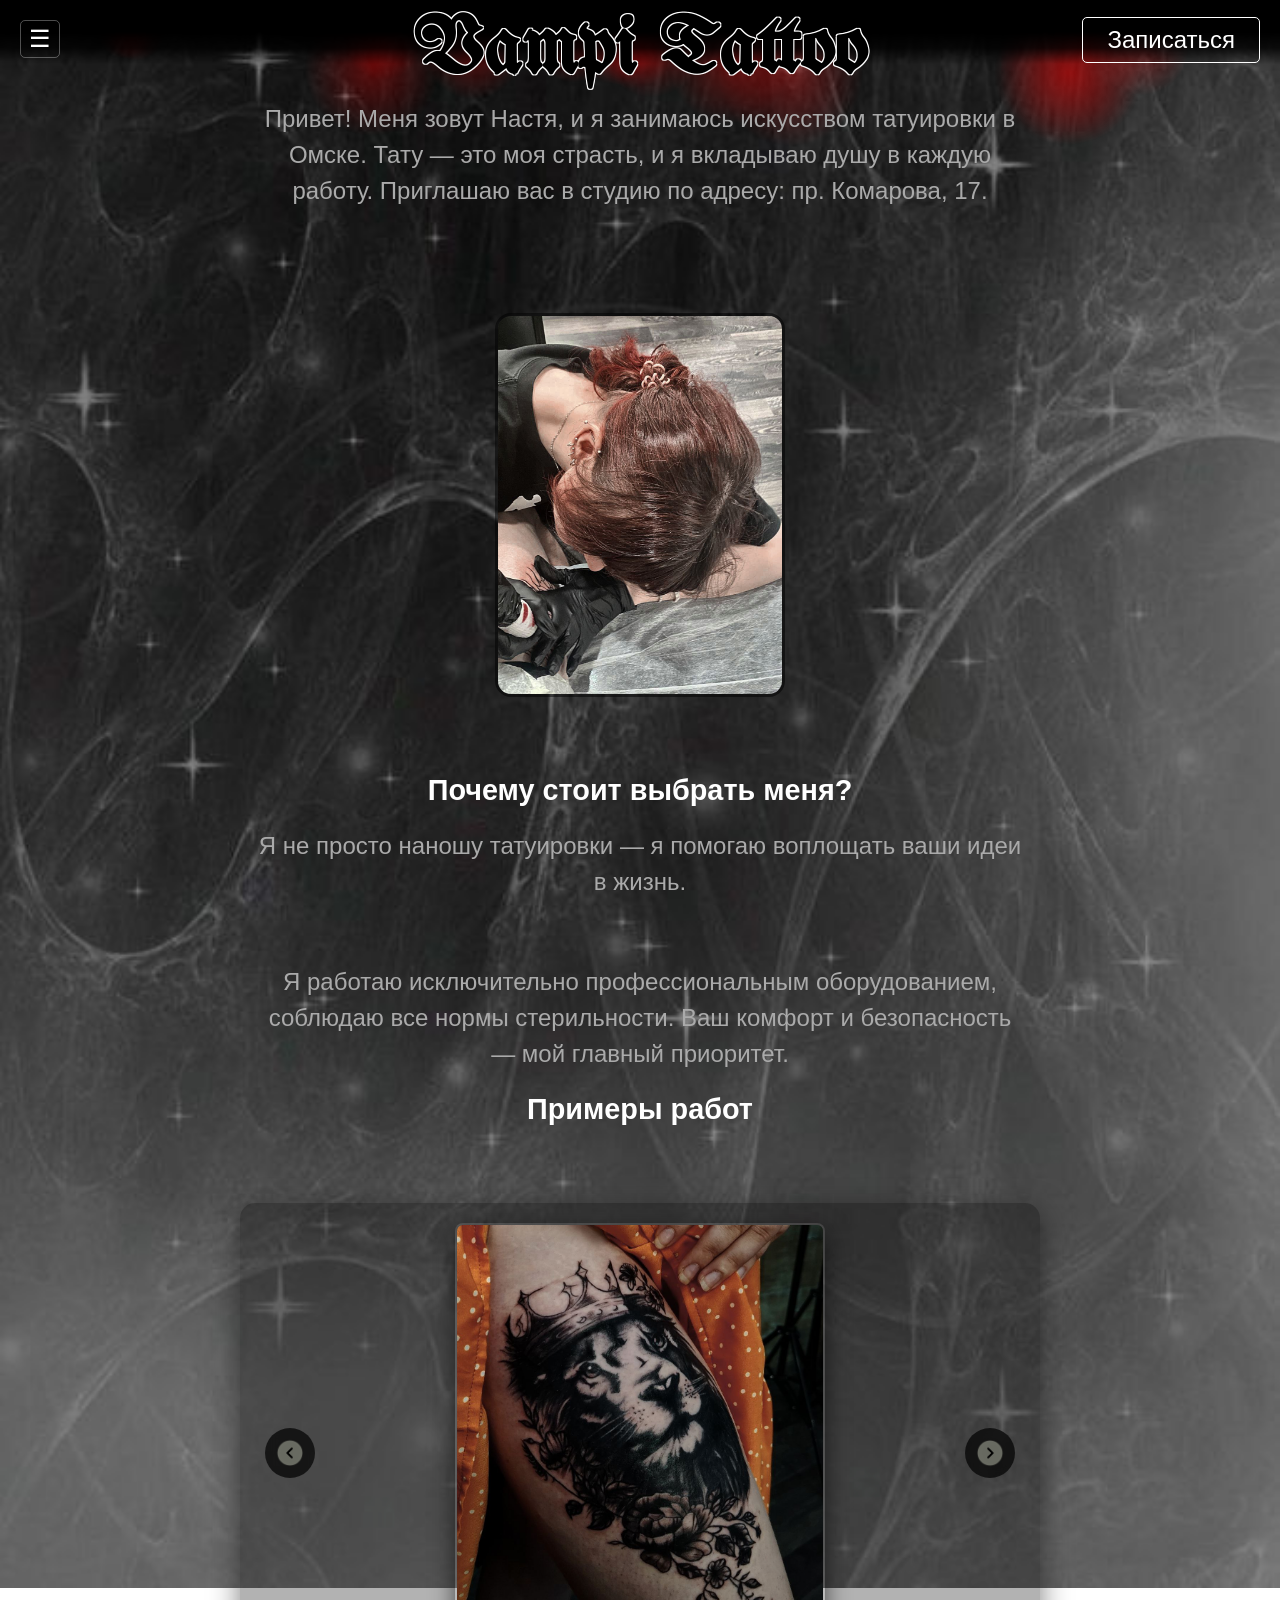
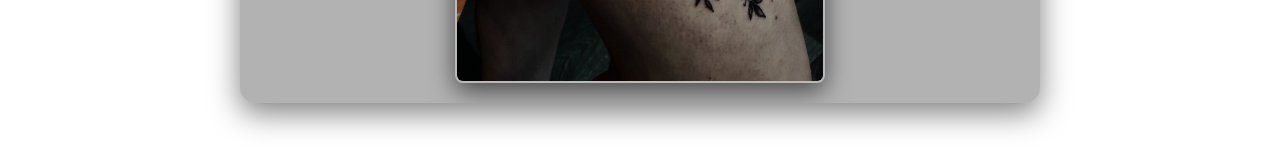
==== commit 15e079a8: "Merge 0ccefbba9acc8669d538d326c681314acc68b889 into 29d14b26ded30970ef60f5273c2a8f1d3e6630ae" ====
--- a/index.html
+++ b/index.html
@@ -7,19 +7,30 @@
     <link rel="stylesheet" href="style.css">
     <link rel="stylesheet" href="https://cdnjs.cloudflare.com/ajax/libs/animate.css/4.1.1/animate.min.css">
     <link href="https://fonts.googleapis.com/css2?family=UnifrakturMaguntia&display=swap" rel="stylesheet">
+    <link rel="icon" href="pictures/title.png">
+    <link rel="stylesheet" href="style.css?v=1.2">
 </head>
-<body>
+<body class="main-page">
     <header>
         <h1 class="animate__animated animate__fadeInDown">Vampi Tattoo</h1>
+        
+        <!-- Бургер меню -->
+        <div class="burger-menu">
+            <div class="burger-icon">☰</div>
+            <nav class="burger-nav">
+                <a href="https://t.me/vampi_tattoo" target="_blank">Мой Telegram канал</a>
+                <a href="aftercare.html">Уход за татуировкой</a>
+                <a href="gallery.html">Галерея</a>
+            </nav>
+        </div>
+
+        <a href="https://t.me/qtvampp?text=Здравствуйте!%20Хочу%20записаться%20на%20татуировку." class="tg-button" target="_blank">
+            <button class="animate-button">Записаться</button>
+        </a>
     </header>
 
     <div class="container">
-        <a href="https://t.me/qtvampp?text=Здравствуйте!%20Хочу%20записаться%20на%20татуировку." class="tg-button" target="_blank">
-            <button class="animate-button">Записаться</button>
-        </a>
-        <a href="https://t.me/vampi_tattoo" class="tg-button-2" target="_blank">
-            <button class="animate-button">Мой Telegram канал</button>
-        </a>
+        
         <section class="content-section visible top">
             <p class="animate-text">Привет! Меня зовут Настя, и я занимаюсь искусством татуировки в Омске. Тату — это моя страсть, и я вкладываю душу в каждую работу. Приглашаю вас в студию по адресу: пр. Комарова, 17.</p>
         </section>
@@ -27,6 +38,7 @@
         <section class="content-section visible">
             <img src="pictures/tattoo.jpg" alt="Фото рабочего процесса" class="main-image animate-float">
         </section>
+        
         <section class="content-section visible">
             <p><p class="animate-text bolshe">Почему стоит выбрать меня?</p><p class="animate-text"> Я не просто наношу татуировки — я помогаю воплощать ваши идеи в жизнь.</p></p>
         </section>
@@ -35,8 +47,8 @@
             <p class="animate-text">Я работаю исключительно профессиональным оборудованием, соблюдаю все нормы стерильности. Ваш комфорт и безопасность — мой главный приоритет.</p>
             <p class="animate-text bolshe">Примеры работ</p>
         </section>
-
-        <section class="content-section visible">
+        
+        <section id="gallery" class="content-section visible">
             <div class="slider-container">
                 <div class="slider">
                     <div class="slider-track">
@@ -73,8 +85,16 @@
             </div>
         </section>
     </div>
-
+    
     <div class="ink-drops"></div>
     <script src="script.js"></script>
+
+    <script>
+        // Проверка загрузки стилей
+        window.addEventListener('load', function() {
+            console.log('Стили загружены:', document.styleSheets.length);
+            console.log('JavaScript загружен');
+        });
+    </script>
 </body>
 </html>
--- a/style.css
+++ b/style.css
@@ -1,21 +1,31 @@
-/* Основные стили */
+/* Reset и базовые стили */
+* {
+    margin: 0;
+    padding: 0;
+    box-sizing: border-box;
+}
+
 body {
-    background: url(pictures/фон.jpg);
-    display: flex;
-    justify-content: center;
+    background: url(pictures/фон.jpg) no-repeat center center fixed;
+    background-size: cover;
     margin: 0;
-    padding: 20px 0;
+    padding: 0;
     min-height: 100vh;
-    box-sizing: border-box;
-    background-size: cover;
-    background-repeat: no-repeat;
-    background-position: center;
+    width: 100%;
     font-family: Arial, sans-serif;
     color: #fff;
     overflow-x: hidden;
-}
-
-/* Шапка сайта */
+    display: flex;
+    justify-content: center;
+}
+
+body::-webkit-scrollbar {
+    display: none;
+    width: 0;
+    height: 0;
+}
+
+/* Стили для header на всех страницах */
 header {
     position: fixed;
     top: 0;
@@ -46,6 +56,8 @@
     align-items: center;
     width: 100%;
     padding-top: 6vw;
+    position: relative;
+    z-index: 10;
 }
 
 /* Секции контента */
@@ -85,7 +97,7 @@
     margin: 1rem 0;
 }
 
-/* Новые стили для слайдера */
+/* Стили для слайдера */
 .slider-container {
     width: 100%;
     max-width: 1000px;
@@ -177,10 +189,6 @@
     transform: rotate(180deg);
 }
 
-.visible{
-    scale: 1.2
-}
-
 /* Индикаторы слайдов */
 .slider-indicators {
     position: absolute;
@@ -215,17 +223,9 @@
 /* Кнопка записи */
 .tg-button {
     position: fixed;
-    top: 20px;
+    top: 17px;
     right: 20px;
-    z-index: 1001;
-    text-decoration: none;
-}
-
-.tg-button-2 {
-    position: fixed;
-    top: 20px;
-    left: 20px;
-    z-index: 1001;
+    z-index: 1002;
     text-decoration: none;
 }
 
@@ -256,7 +256,7 @@
     width: 100%;
     height: 100%;
     pointer-events: none;
-    z-index: -1;
+    z-index: 1;
 }
 
 .ink-drops div {
@@ -266,17 +266,19 @@
     animation: inkDrop 8s linear infinite;
 }
 
-.bolshe{
-    scale: 1.2
-}
-
+.bolshe {
+    font-size: 1.8rem;
+    font-weight: bold;
+    color: #fff;
+}
+
+/* Анимации */
 @keyframes inkDrop {
     0% { transform: translateY(-100vh) scale(0.5); opacity: 0; }
     20% { opacity: 0.7; }
     100% { transform: translateY(100vh) scale(1.2); opacity: 0; }
 }
 
-/* Анимации */
 @keyframes fadeIn {
     from { opacity: 0; }
     to { opacity: 1; }
@@ -324,32 +326,138 @@
     animation: buttonPulse 2s infinite;
 }
 
+/* УНИВЕРСАЛЬНЫЕ СТИЛИ БУРГЕР-МЕНЮ */
+.burger-menu {
+    position: fixed;
+    top: 20px;
+    left: 20px;
+    z-index: 1003;
+    background: rgba(0, 0, 0, 0);
+}
+
+.burger-icon {
+    font-size: 1.5rem;
+    cursor: pointer;
+    color: white;
+    background: rgba(0, 0, 0, 0);
+    padding: 4px 8px;
+    border-radius: 5px;
+    border: 1px solid rgba(255, 255, 255, 0.3);
+    transition: all 0.3s ease;
+    user-select: none;
+    display: block;
+}
+
+.burger-icon:hover {
+    background: rgba(255, 0, 0, 0.3);
+    color: #ff3333;
+    border-color: #ff3333;
+}
+
+.burger-nav {
+    position: absolute;
+    top: 100%;
+    left: 0;
+    background: rgba(0, 0, 0, 0.95);
+    border: 1px solid #ff3333;
+    border-radius: 5px;
+    padding: 15px;
+    min-width: 200px;
+    box-shadow: 0 5px 20px rgba(0, 0, 0, 0.7);
+    display: none;
+    flex-direction: column;
+    gap: 10px;
+    z-index: 1005;
+    opacity: 0;
+    transform: translateY(-10px);
+    transition: opacity 0.3s ease, transform 0.3s ease;
+}
+
+.burger-nav.show {
+    display: flex;
+    opacity: 1;
+    transform: translateY(0);
+}
+
+.burger-nav a {
+    color: white;
+    text-decoration: none;
+    padding: 12px 15px;
+    border-radius: 5px;
+    transition: all 0.3s ease;
+    font-size: 1.1rem;
+    border: 1px solid transparent;
+}
+
+.burger-nav a:hover {
+    background: rgba(255, 51, 51, 0.2);
+    color: #ff3333;
+    border-color: #ff3333;
+    transform: translateX(5px);
+}
+
+body.aftercare-page {
+    background: url(pictures/фон.jpg) no-repeat center center fixed;
+    background-size: cover;
+    margin: 0;
+    padding: 0;
+    min-height: 100vh;
+    width: 100%;
+    font-family: Arial, sans-serif;
+    color: #fff;
+    display: flex;
+    justify-content: center;
+}
+
+.aftercare-page header {
+    position: fixed;
+    top: 0;
+    left: 0;
+    width: 100%;
+    z-index: 1000;
+    background: linear-gradient(to bottom, black 0%, black 50%, rgba(0,0,0,0.8) 75%, rgba(0,0,0,0) 100%);
+    padding: 10px 0;
+    display: flex;
+    justify-content: center;
+    height: 5vw;
+}
+
+.aftercare-page{
+    position: fixed;
+    top: 20px;
+    right: 20px;
+    z-index: 1001;
+    text-decoration: none;
+}
+
+.aftercare-container {
+    max-width: 900px;
+    margin: 100px auto 40px;
+    padding: 20px;
+    background: rgba(0, 0, 0, 0.7);
+    border-radius: 15px;
+    box-shadow: 0 0 20px rgba(255, 0, 0, 0.3);
+}
+
 /* Адаптивность */
 @media (max-width: 1200px) {
     .slider {
         height: 450px;
     }
 
-    .tg-button{
-        font-size: 2vw;
-    }
-
-    .tg-button-2{
-        font-size: 2vw;
-    }
-
-    h1{
-        font-size: 1rem;
-    }
-
-    .top{
+    h1 {
+        font-size: 4rem;
+    }
+
+    .top {
         margin-top: 100px;
-     }
+    }
 }
 
 @media (max-width: 900px) {
     h1 {
         font-size: 3.5rem;
+        margin-top: 10px;
     }
 
     p {
@@ -358,6 +466,7 @@
     
     .slider {
         height: 400px;
+        max-width: 100vw;
     }
     
     .slider-btn {
@@ -370,22 +479,14 @@
         width: 25px;
         height: 25px;
     }
-
-    .tg-button{
-        font-size: 2vw;
-    }
-
-    .tg-button-2{
-        font-size: 2vw;
-    }
-
-    h1{
-        font-size: 1rem;
-    }
-
-    .top{
+    
+    .top {
         margin-top: 100px;
-     }
+    }
+
+    button {
+        font-size: 1.2rem;
+    }
 }
 
 @media (max-width: 768px) {
@@ -398,21 +499,33 @@
         height: 12px;
     }
 
-    .tg-button{
-        font-size: 2vw;
-    }
-
-    .tg-button-2{
-        font-size: 2vw;
-    }
-
-    h1{
+    h1 {
+        font-size: 3rem;
+    }
+
+    .top {
+        margin-top: 100px;
+    }
+
+    button {
         font-size: 1rem;
     }
-
-    .top{
-        margin-top: 100px;
-     }
+    
+    /* Адаптивность бургер-меню */
+    .burger-icon {
+        font-size: 1.8rem;
+        padding: 6px 10px;
+    }
+    
+    .burger-nav {
+        min-width: 180px;
+        padding: 12px;
+    }
+    
+    .burger-nav a {
+        font-size: 1rem;
+        padding: 10px 12px;
+    }
 }
 
 @media (max-width: 600px) {
@@ -440,25 +553,13 @@
     }
 
     button {
-        font-size: 1.2rem;
+        font-size: 0.8rem;
         padding: 0.4rem 1rem;
     }
 
-    .tg-button{
-        font-size: 2vw;
-    }
-
-    .tg-button-2{
-        font-size: 2vw;
-    }
-
-    h1{
-        font-size: 1rem;
-    }
-
-    .top{
+    .top {
         margin-top: 100px;
-     }
+    }
 }
 
 @media (max-width: 480px) {
@@ -480,25 +581,50 @@
         height: 10px;
     }
 
-    .tg-button button{
-        font-size: 2.5vw;
-    }
-
-    .tg-button-2 button{
-        font-size: 2.5vw;
-    }
-
-    h1{
+    h1 {
         margin-top: 3vw;
         font-size: 1.4rem;
-        margin-left: 2rem;
-    }
-
-    .top{
+    }
+
+    .top {
         margin-top: 100px;
-     }
-
-     p{
+    }
+
+    p {
         margin-left: 10vw;
-     }
+    }
+
+    .main-image {
+        width: 70vw;
+        height: auto;
+    }
+
+    .container {
+        margin-left: -5vw;
+    }
+    
+    /* Адаптивность бургер-меню для мобильных */
+    .burger-menu {
+        top: 15px;
+        left: 15px;
+    }
+    
+    .burger-icon {
+        font-size: 1rem;
+        padding: 5px 8px;
+    }
+    
+    .burger-nav {
+        min-width: 160px;
+        padding: 10px;
+    }
+    
+    .burger-nav a {
+        font-size: 0.9rem;
+        padding: 8px 10px;
+    }
+
+    h1{
+        margin-left: -5rem;
+    }
 }
--- a/style.css
+++ b/style.css
@@ -1,21 +1,31 @@
-/* Основные стили */
+/* Reset и базовые стили */
+* {
+    margin: 0;
+    padding: 0;
+    box-sizing: border-box;
+}
+
 body {
-    background: url(pictures/фон.jpg);
-    display: flex;
-    justify-content: center;
+    background: url(pictures/фон.jpg) no-repeat center center fixed;
+    background-size: cover;
     margin: 0;
-    padding: 20px 0;
+    padding: 0;
     min-height: 100vh;
-    box-sizing: border-box;
-    background-size: cover;
-    background-repeat: no-repeat;
-    background-position: center;
+    width: 100%;
     font-family: Arial, sans-serif;
     color: #fff;
     overflow-x: hidden;
-}
-
-/* Шапка сайта */
+    display: flex;
+    justify-content: center;
+}
+
+body::-webkit-scrollbar {
+    display: none;
+    width: 0;
+    height: 0;
+}
+
+/* Стили для header на всех страницах */
 header {
     position: fixed;
     top: 0;
@@ -46,6 +56,8 @@
     align-items: center;
     width: 100%;
     padding-top: 6vw;
+    position: relative;
+    z-index: 10;
 }
 
 /* Секции контента */
@@ -85,7 +97,7 @@
     margin: 1rem 0;
 }
 
-/* Новые стили для слайдера */
+/* Стили для слайдера */
 .slider-container {
     width: 100%;
     max-width: 1000px;
@@ -177,10 +189,6 @@
     transform: rotate(180deg);
 }
 
-.visible{
-    scale: 1.2
-}
-
 /* Индикаторы слайдов */
 .slider-indicators {
     position: absolute;
@@ -215,17 +223,9 @@
 /* Кнопка записи */
 .tg-button {
     position: fixed;
-    top: 20px;
+    top: 17px;
     right: 20px;
-    z-index: 1001;
-    text-decoration: none;
-}
-
-.tg-button-2 {
-    position: fixed;
-    top: 20px;
-    left: 20px;
-    z-index: 1001;
+    z-index: 1002;
     text-decoration: none;
 }
 
@@ -256,7 +256,7 @@
     width: 100%;
     height: 100%;
     pointer-events: none;
-    z-index: -1;
+    z-index: 1;
 }
 
 .ink-drops div {
@@ -266,17 +266,19 @@
     animation: inkDrop 8s linear infinite;
 }
 
-.bolshe{
-    scale: 1.2
-}
-
+.bolshe {
+    font-size: 1.8rem;
+    font-weight: bold;
+    color: #fff;
+}
+
+/* Анимации */
 @keyframes inkDrop {
     0% { transform: translateY(-100vh) scale(0.5); opacity: 0; }
     20% { opacity: 0.7; }
     100% { transform: translateY(100vh) scale(1.2); opacity: 0; }
 }
 
-/* Анимации */
 @keyframes fadeIn {
     from { opacity: 0; }
     to { opacity: 1; }
@@ -324,32 +326,138 @@
     animation: buttonPulse 2s infinite;
 }
 
+/* УНИВЕРСАЛЬНЫЕ СТИЛИ БУРГЕР-МЕНЮ */
+.burger-menu {
+    position: fixed;
+    top: 20px;
+    left: 20px;
+    z-index: 1003;
+    background: rgba(0, 0, 0, 0);
+}
+
+.burger-icon {
+    font-size: 1.5rem;
+    cursor: pointer;
+    color: white;
+    background: rgba(0, 0, 0, 0);
+    padding: 4px 8px;
+    border-radius: 5px;
+    border: 1px solid rgba(255, 255, 255, 0.3);
+    transition: all 0.3s ease;
+    user-select: none;
+    display: block;
+}
+
+.burger-icon:hover {
+    background: rgba(255, 0, 0, 0.3);
+    color: #ff3333;
+    border-color: #ff3333;
+}
+
+.burger-nav {
+    position: absolute;
+    top: 100%;
+    left: 0;
+    background: rgba(0, 0, 0, 0.95);
+    border: 1px solid #ff3333;
+    border-radius: 5px;
+    padding: 15px;
+    min-width: 200px;
+    box-shadow: 0 5px 20px rgba(0, 0, 0, 0.7);
+    display: none;
+    flex-direction: column;
+    gap: 10px;
+    z-index: 1005;
+    opacity: 0;
+    transform: translateY(-10px);
+    transition: opacity 0.3s ease, transform 0.3s ease;
+}
+
+.burger-nav.show {
+    display: flex;
+    opacity: 1;
+    transform: translateY(0);
+}
+
+.burger-nav a {
+    color: white;
+    text-decoration: none;
+    padding: 12px 15px;
+    border-radius: 5px;
+    transition: all 0.3s ease;
+    font-size: 1.1rem;
+    border: 1px solid transparent;
+}
+
+.burger-nav a:hover {
+    background: rgba(255, 51, 51, 0.2);
+    color: #ff3333;
+    border-color: #ff3333;
+    transform: translateX(5px);
+}
+
+body.aftercare-page {
+    background: url(pictures/фон.jpg) no-repeat center center fixed;
+    background-size: cover;
+    margin: 0;
+    padding: 0;
+    min-height: 100vh;
+    width: 100%;
+    font-family: Arial, sans-serif;
+    color: #fff;
+    display: flex;
+    justify-content: center;
+}
+
+.aftercare-page header {
+    position: fixed;
+    top: 0;
+    left: 0;
+    width: 100%;
+    z-index: 1000;
+    background: linear-gradient(to bottom, black 0%, black 50%, rgba(0,0,0,0.8) 75%, rgba(0,0,0,0) 100%);
+    padding: 10px 0;
+    display: flex;
+    justify-content: center;
+    height: 5vw;
+}
+
+.aftercare-page{
+    position: fixed;
+    top: 20px;
+    right: 20px;
+    z-index: 1001;
+    text-decoration: none;
+}
+
+.aftercare-container {
+    max-width: 900px;
+    margin: 100px auto 40px;
+    padding: 20px;
+    background: rgba(0, 0, 0, 0.7);
+    border-radius: 15px;
+    box-shadow: 0 0 20px rgba(255, 0, 0, 0.3);
+}
+
 /* Адаптивность */
 @media (max-width: 1200px) {
     .slider {
         height: 450px;
     }
 
-    .tg-button{
-        font-size: 2vw;
-    }
-
-    .tg-button-2{
-        font-size: 2vw;
-    }
-
-    h1{
-        font-size: 1rem;
-    }
-
-    .top{
+    h1 {
+        font-size: 4rem;
+    }
+
+    .top {
         margin-top: 100px;
-     }
+    }
 }
 
 @media (max-width: 900px) {
     h1 {
         font-size: 3.5rem;
+        margin-top: 10px;
     }
 
     p {
@@ -358,6 +466,7 @@
     
     .slider {
         height: 400px;
+        max-width: 100vw;
     }
     
     .slider-btn {
@@ -370,22 +479,14 @@
         width: 25px;
         height: 25px;
     }
-
-    .tg-button{
-        font-size: 2vw;
-    }
-
-    .tg-button-2{
-        font-size: 2vw;
-    }
-
-    h1{
-        font-size: 1rem;
-    }
-
-    .top{
+    
+    .top {
         margin-top: 100px;
-     }
+    }
+
+    button {
+        font-size: 1.2rem;
+    }
 }
 
 @media (max-width: 768px) {
@@ -398,21 +499,33 @@
         height: 12px;
     }
 
-    .tg-button{
-        font-size: 2vw;
-    }
-
-    .tg-button-2{
-        font-size: 2vw;
-    }
-
-    h1{
+    h1 {
+        font-size: 3rem;
+    }
+
+    .top {
+        margin-top: 100px;
+    }
+
+    button {
         font-size: 1rem;
     }
-
-    .top{
-        margin-top: 100px;
-     }
+    
+    /* Адаптивность бургер-меню */
+    .burger-icon {
+        font-size: 1.8rem;
+        padding: 6px 10px;
+    }
+    
+    .burger-nav {
+        min-width: 180px;
+        padding: 12px;
+    }
+    
+    .burger-nav a {
+        font-size: 1rem;
+        padding: 10px 12px;
+    }
 }
 
 @media (max-width: 600px) {
@@ -440,25 +553,13 @@
     }
 
     button {
-        font-size: 1.2rem;
+        font-size: 0.8rem;
         padding: 0.4rem 1rem;
     }
 
-    .tg-button{
-        font-size: 2vw;
-    }
-
-    .tg-button-2{
-        font-size: 2vw;
-    }
-
-    h1{
-        font-size: 1rem;
-    }
-
-    .top{
+    .top {
         margin-top: 100px;
-     }
+    }
 }
 
 @media (max-width: 480px) {
@@ -480,25 +581,50 @@
         height: 10px;
     }
 
-    .tg-button button{
-        font-size: 2.5vw;
-    }
-
-    .tg-button-2 button{
-        font-size: 2.5vw;
-    }
-
-    h1{
+    h1 {
         margin-top: 3vw;
         font-size: 1.4rem;
-        margin-left: 2rem;
-    }
-
-    .top{
+    }
+
+    .top {
         margin-top: 100px;
-     }
-
-     p{
+    }
+
+    p {
         margin-left: 10vw;
-     }
+    }
+
+    .main-image {
+        width: 70vw;
+        height: auto;
+    }
+
+    .container {
+        margin-left: -5vw;
+    }
+    
+    /* Адаптивность бургер-меню для мобильных */
+    .burger-menu {
+        top: 15px;
+        left: 15px;
+    }
+    
+    .burger-icon {
+        font-size: 1rem;
+        padding: 5px 8px;
+    }
+    
+    .burger-nav {
+        min-width: 160px;
+        padding: 10px;
+    }
+    
+    .burger-nav a {
+        font-size: 0.9rem;
+        padding: 8px 10px;
+    }
+
+    h1{
+        margin-left: -5rem;
+    }
 }
